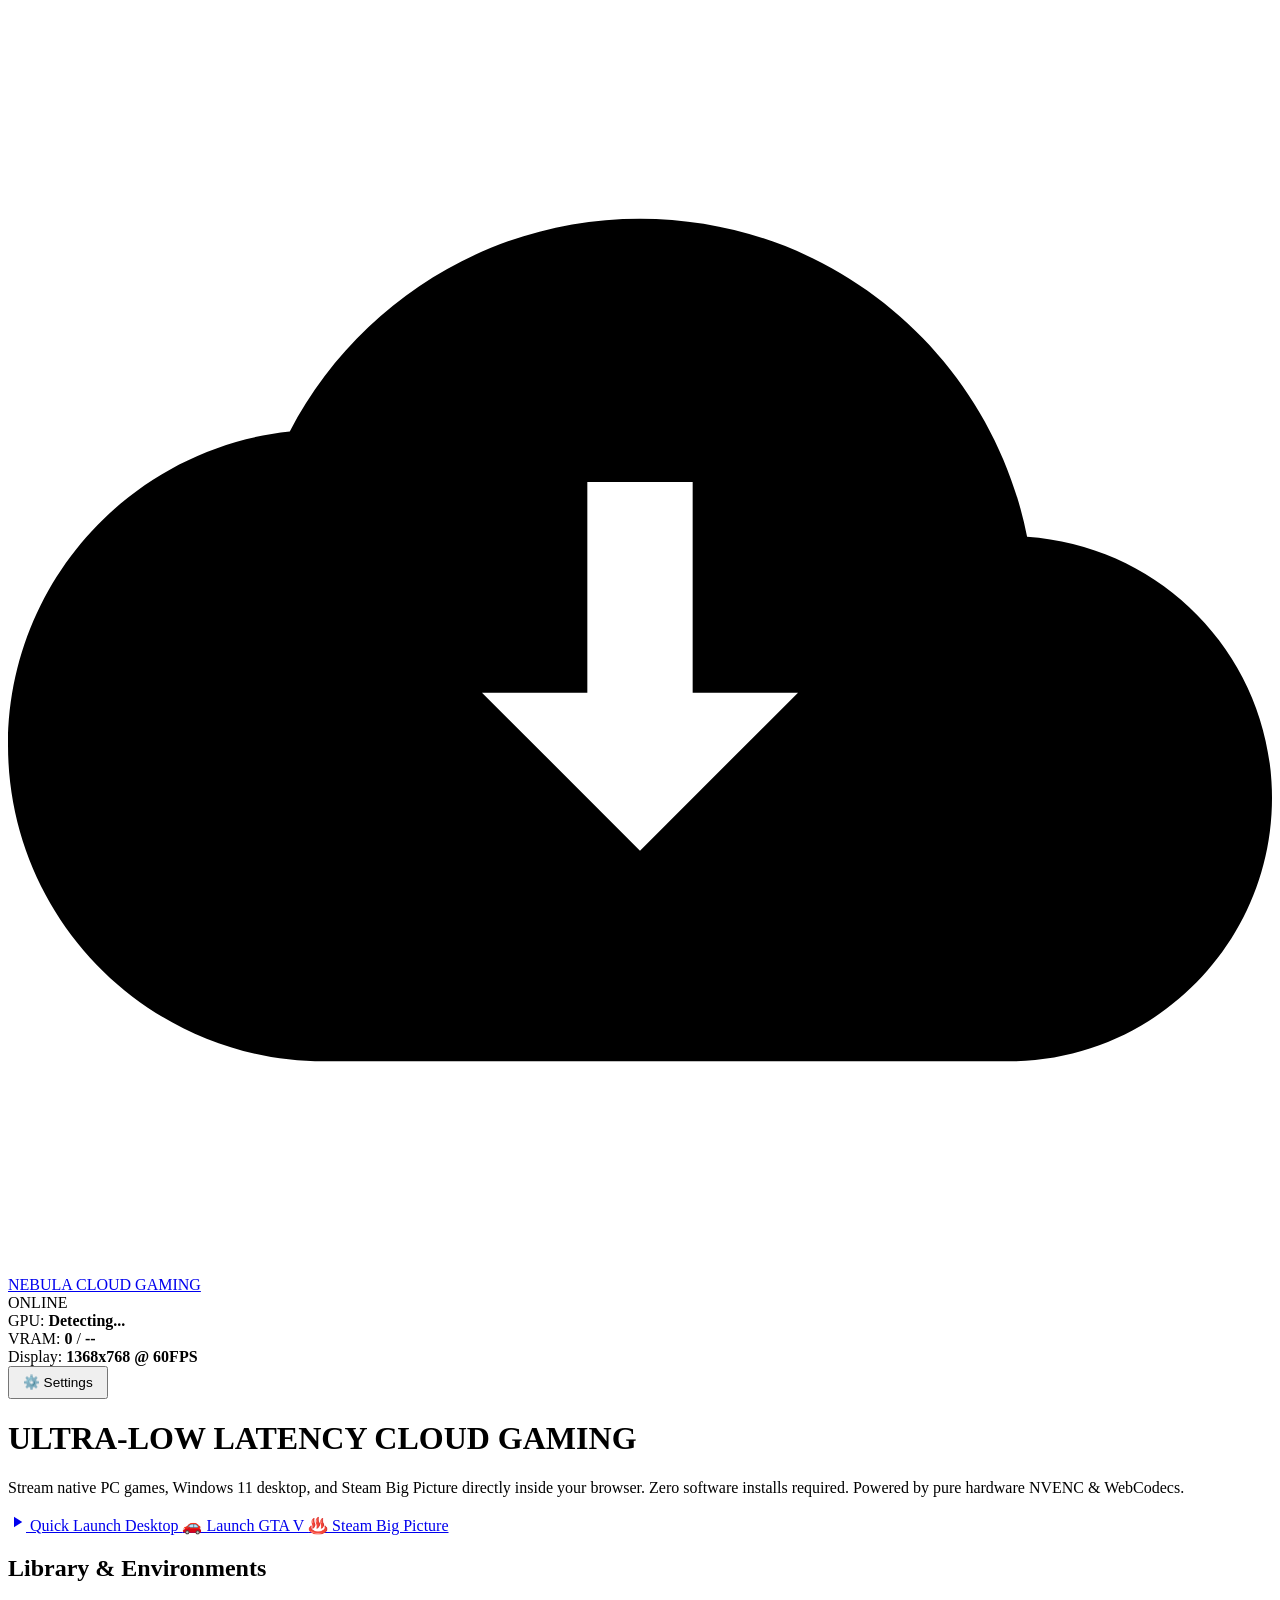
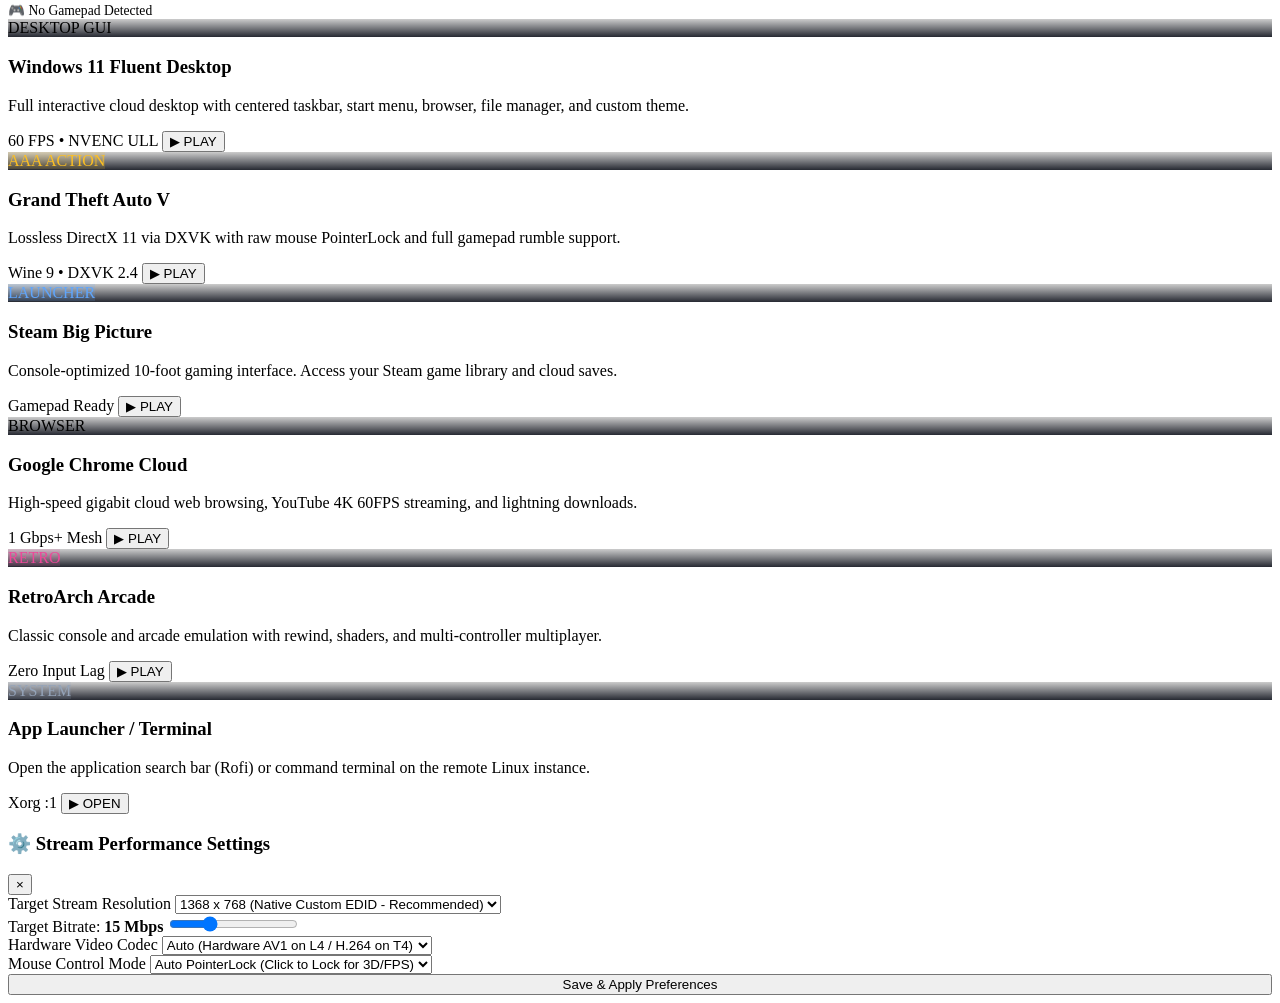
==== cloud_portal/static/index.html @ da321445 "Fix 0 FPS black screen on L4, add mobile fullscreen, virtual mouse and keyboard" ====
<!DOCTYPE html>
<html lang="en">
<head>
  <meta charset="UTF-8">
  <meta name="viewport" content="width=device-width, initial-scale=1.0">
  <title>Nebula Cloud Gaming - Ultra-Low Latency</title>
  <link rel="stylesheet" href="/static/css/portal.css">
  <link rel="icon" type="image/svg+xml" href="data:image/svg+xml,<svg xmlns='http://www.w3.org/2000/svg' viewBox='0 0 24 24' fill='%2300f2fe'><path d='M19.35 10.04C18.67 6.59 15.64 4 12 4 9.11 4 6.6 5.64 5.35 8.04 2.34 8.36 0 10.91 0 14c0 3.31 2.69 6 6 6h13c2.76 0 5-2.24 5-5 0-2.64-2.05-4.78-4.65-4.96zM10 17l-4-4h2.5V9h3v4H14l-4 4z'/></svg>">
</head>
<body>

  <!-- Navigation Bar -->
  <header class="navbar">
    <a href="/" class="logo-group">
      <svg class="logo-icon" viewBox="0 0 24 24">
        <defs>
          <linearGradient id="cyan-grad" x1="0%" y1="0%" x2="100%" y2="100%">
            <stop offset="0%" stop-color="#00f2fe"/>
            <stop offset="100%" stop-color="#4facfe"/>
          </linearGradient>
        </defs>
        <path d="M19.35 10.04C18.67 6.59 15.64 4 12 4 9.11 4 6.6 5.64 5.35 8.04 2.34 8.36 0 10.91 0 14c0 3.31 2.69 6 6 6h13c2.76 0 5-2.24 5-5 0-2.64-2.05-4.78-4.65-4.96zM15 13l-3 3-3-3h2V9h2v4h2z"/>
      </svg>
      <span class="logo-text">NEBULA CLOUD GAMING</span>
    </a>

    <div class="nav-badges">
      <div class="status-badge">
        <span class="status-dot"></span>
        <span id="systemStatus">ONLINE</span>
      </div>
      <div class="telemetry-chip">
        GPU: <strong id="gpuName">Detecting...</strong>
      </div>
      <div class="telemetry-chip">
        VRAM: <strong id="vramUsed">0</strong> / <strong id="vramTotal">--</strong>
      </div>
      <div class="telemetry-chip">
        Display: <strong>1368x768 @ 60FPS</strong>
      </div>
      <button class="btn-secondary" id="btnOpenSettings" style="padding: 0.4rem 0.8rem; font-size: 0.85rem;">
        ⚙️ Settings
      </button>
    </div>
  </header>

  <!-- Hero Banner -->
  <main class="hero">
    <div class="hero-content">
      <h1>ULTRA-LOW LATENCY CLOUD GAMING</h1>
      <p>Stream native PC games, Windows 11 desktop, and Steam Big Picture directly inside your browser. Zero software installs required. Powered by pure hardware NVENC & WebCodecs.</p>
      
      <div class="hero-actions">
        <a href="/player?app=win11" class="btn-primary">
          <svg width="18" height="18" viewBox="0 0 24 24" fill="currentColor">
            <path d="M8 5v14l11-7z"/>
          </svg>
          Quick Launch Desktop
        </a>
        <a href="/player?app=gtav" class="btn-secondary">
          🚗 Launch GTA V
        </a>
        <a href="/player?app=steam" class="btn-secondary">
          ♨️ Steam Big Picture
        </a>
      </div>
    </div>
  </main>

  <!-- Games Library Section -->
  <section class="section-games">
    <div class="section-header">
      <h2 class="section-title">Library & Environments</h2>
      <span style="color: var(--text-muted); font-size: 0.85rem;" id="gamepadIndicator">🎮 No Gamepad Detected</span>
    </div>

    <div class="games-grid">
      <!-- Windows 11 Desktop Card -->
      <div class="game-card" onclick="launchApp('win11')">
        <div class="card-banner" style="background-image: linear-gradient(180deg, rgba(0,0,0,0.2), rgba(15,18,28,0.9)), url('https://images.unsplash.com/photo-1618005182384-a83a8bd57fbe?auto=format&fit=crop&w=600&q=80');">
          <span class="card-tag">DESKTOP GUI</span>
        </div>
        <div class="card-body">
          <h3 class="card-title">Windows 11 Fluent Desktop</h3>
          <p class="card-desc">Full interactive cloud desktop with centered taskbar, start menu, browser, file manager, and custom theme.</p>
          <div class="card-footer">
            <span class="fps-badge">60 FPS • NVENC ULL</span>
            <button class="btn-play">▶ PLAY</button>
          </div>
        </div>
      </div>

      <!-- GTA V Card -->
      <div class="game-card" onclick="launchApp('gtav')">
        <div class="card-banner" style="background-image: linear-gradient(180deg, rgba(0,0,0,0.2), rgba(15,18,28,0.9)), url('https://images.unsplash.com/photo-1542751371-adc38448a05e?auto=format&fit=crop&w=600&q=80');">
          <span class="card-tag" style="color: #fbbf24; border-color: rgba(251,191,36,0.4); background: rgba(251,191,36,0.15);">AAA ACTION</span>
        </div>
        <div class="card-body">
          <h3 class="card-title">Grand Theft Auto V</h3>
          <p class="card-desc">Lossless DirectX 11 via DXVK with raw mouse PointerLock and full gamepad rumble support.</p>
          <div class="card-footer">
            <span class="fps-badge" id="gtaStatusText">Wine 9 • DXVK 2.4</span>
            <button class="btn-play">▶ PLAY</button>
          </div>
        </div>
      </div>

      <!-- Steam Big Picture Card -->
      <div class="game-card" onclick="launchApp('steam')">
        <div class="card-banner" style="background-image: linear-gradient(180deg, rgba(0,0,0,0.2), rgba(15,18,28,0.9)), url('https://images.unsplash.com/photo-1550745165-9bc0b252726f?auto=format&fit=crop&w=600&q=80');">
          <span class="card-tag" style="color: #60a5fa; border-color: rgba(96,165,250,0.4); background: rgba(96,165,250,0.15);">LAUNCHER</span>
        </div>
        <div class="card-body">
          <h3 class="card-title">Steam Big Picture</h3>
          <p class="card-desc">Console-optimized 10-foot gaming interface. Access your Steam game library and cloud saves.</p>
          <div class="card-footer">
            <span class="fps-badge">Gamepad Ready</span>
            <button class="btn-play">▶ PLAY</button>
          </div>
        </div>
      </div>

      <!-- Google Chrome Card -->
      <div class="game-card" onclick="launchApp('chrome')">
        <div class="card-banner" style="background-image: linear-gradient(180deg, rgba(0,0,0,0.2), rgba(15,18,28,0.9)), url('https://images.unsplash.com/photo-1507238691740-187a5b1d37b8?auto=format&fit=crop&w=600&q=80');">
          <span class="card-tag">BROWSER</span>
        </div>
        <div class="card-body">
          <h3 class="card-title">Google Chrome Cloud</h3>
          <p class="card-desc">High-speed gigabit cloud web browsing, YouTube 4K 60FPS streaming, and lightning downloads.</p>
          <div class="card-footer">
            <span class="fps-badge">1 Gbps+ Mesh</span>
            <button class="btn-play">▶ PLAY</button>
          </div>
        </div>
      </div>

      <!-- RetroArch Card -->
      <div class="game-card" onclick="launchApp('retroarch')">
        <div class="card-banner" style="background-image: linear-gradient(180deg, rgba(0,0,0,0.2), rgba(15,18,28,0.9)), url('https://images.unsplash.com/photo-1511512578047-dfb367046420?auto=format&fit=crop&w=600&q=80');">
          <span class="card-tag" style="color: #ec4899; border-color: rgba(236,72,153,0.4); background: rgba(236,72,153,0.15);">RETRO</span>
        </div>
        <div class="card-body">
          <h3 class="card-title">RetroArch Arcade</h3>
          <p class="card-desc">Classic console and arcade emulation with rewind, shaders, and multi-controller multiplayer.</p>
          <div class="card-footer">
            <span class="fps-badge">Zero Input Lag</span>
            <button class="btn-play">▶ PLAY</button>
          </div>
        </div>
      </div>

      <!-- Terminal Card -->
      <div class="game-card" onclick="launchApp('terminal')">
        <div class="card-banner" style="background-image: linear-gradient(180deg, rgba(0,0,0,0.2), rgba(15,18,28,0.9)), url('https://images.unsplash.com/photo-1629654297299-c8506221ca97?auto=format&fit=crop&w=600&q=80');">
          <span class="card-tag" style="color: #94a3b8; border-color: rgba(148,163,184,0.4); background: rgba(148,163,184,0.15);">SYSTEM</span>
        </div>
        <div class="card-body">
          <h3 class="card-title">App Launcher / Terminal</h3>
          <p class="card-desc">Open the application search bar (Rofi) or command terminal on the remote Linux instance.</p>
          <div class="card-footer">
            <span class="fps-badge">Xorg :1</span>
            <button class="btn-play">▶ OPEN</button>
          </div>
        </div>
      </div>
    </div>
  </section>

  <!-- Settings Modal -->
  <div class="modal-overlay" id="settingsModal">
    <div class="modal-content">
      <div class="modal-header">
        <h3 class="modal-title">⚙️ Stream Performance Settings</h3>
        <button class="btn-close" id="btnCloseSettings">&times;</button>
      </div>
      
      <div class="setting-row">
        <label class="setting-label">Target Stream Resolution</label>
        <select class="setting-select" id="prefResolution">
          <option value="1368x768" selected>1368 x 768 (Native Custom EDID - Recommended)</option>
          <option value="1280x720">1280 x 720 (High FPS / Low Bandwidth)</option>
          <option value="1920x1080">1920 x 1080 (Full HD)</option>
        </select>
      </div>

      <div class="setting-row">
        <label class="setting-label">Target Bitrate: <strong id="bitrateVal" style="color: var(--accent-cyan)">15 Mbps</strong></label>
        <input type="range" class="setting-range" id="prefBitrate" min="3" max="45" value="15" step="1">
      </div>

      <div class="setting-row">
        <label class="setting-label">Hardware Video Codec</label>
        <select class="setting-select" id="prefCodec">
          <option value="auto" selected>Auto (Hardware AV1 on L4 / H.264 on T4)</option>
          <option value="h264">H.264 High Profile (Highest Compatibility)</option>
          <option value="hevc">HEVC / H.265 (Low Bandwidth)</option>
        </select>
      </div>

      <div class="setting-row">
        <label class="setting-label">Mouse Control Mode</label>
        <select class="setting-select" id="prefMouse">
          <option value="pointerlock" selected>Auto PointerLock (Click to Lock for 3D/FPS)</option>
          <option value="absolute">Absolute Cursor (Desktop/Strategy)</option>
        </select>
      </div>

      <button class="btn-primary" style="width: 100%; justify-content: center;" id="btnSaveSettings">
        Save & Apply Preferences
      </button>
    </div>
  </div>

  <script src="/static/js/portal.js"></script>
</body>
</html>
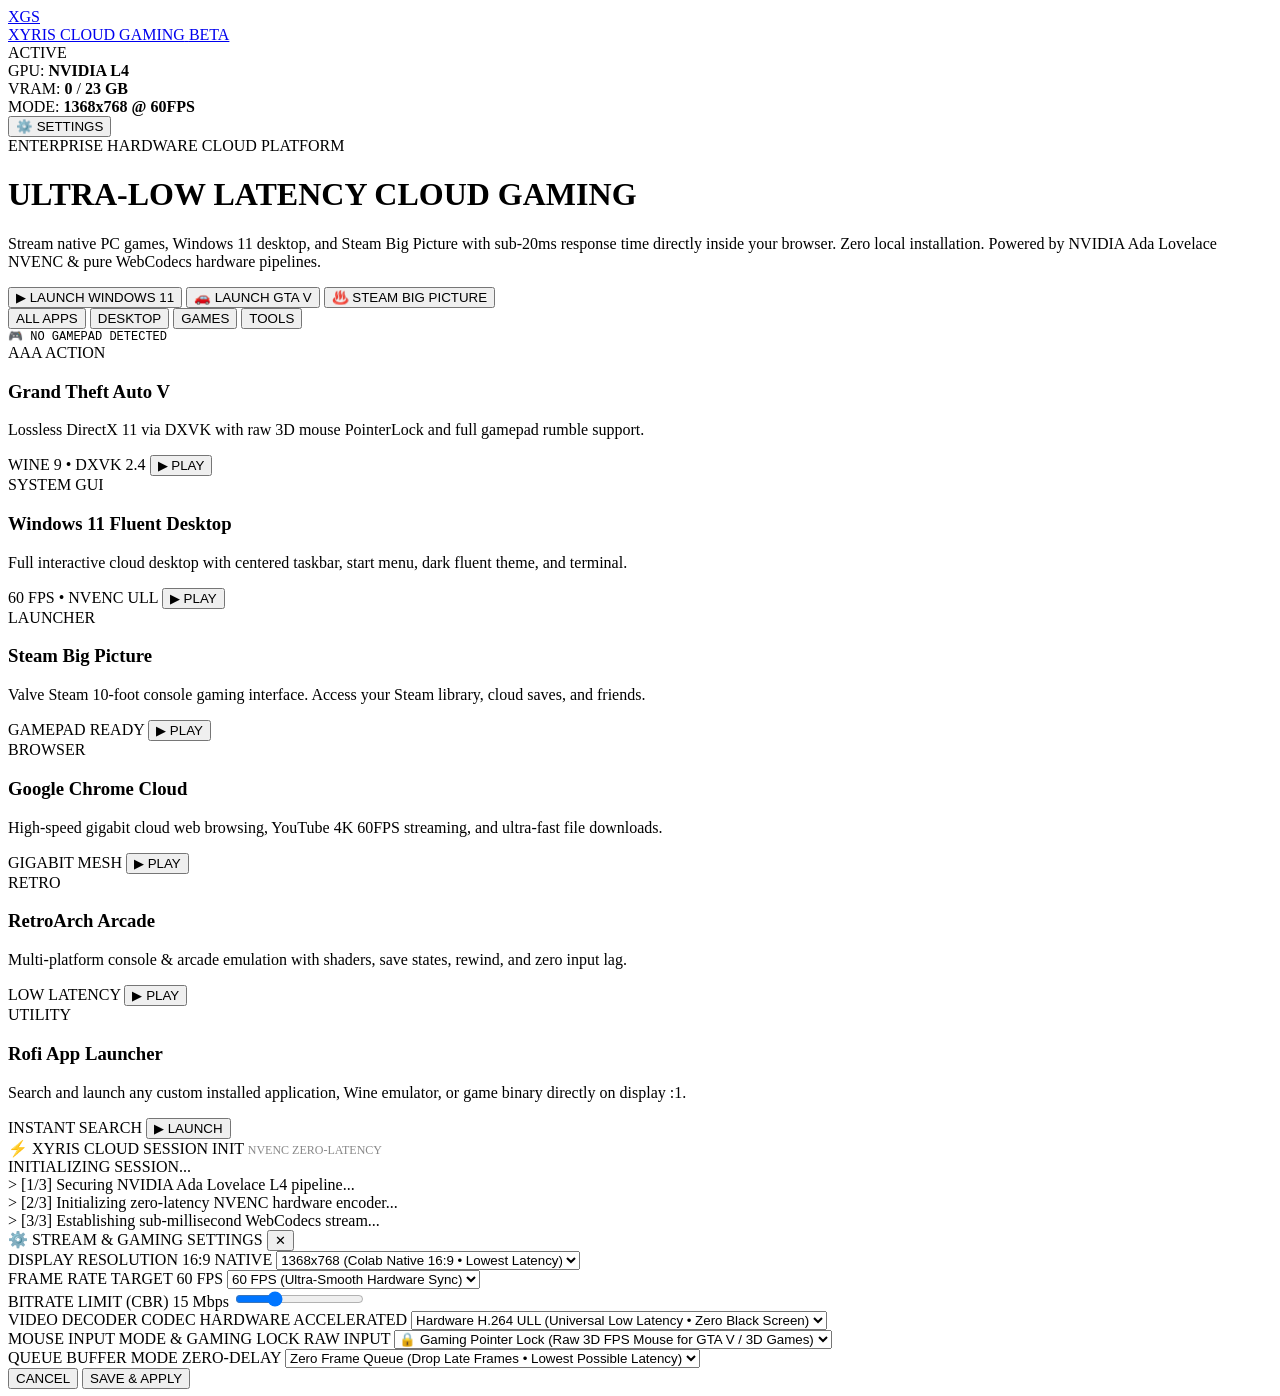
==== commit b228694b: "Transform frontend to XGS Xyris Cloud Gaming with sharp GeForce NOW aesthetic, real game art, launch" ====
--- a/cloud_portal/static/index.html
+++ b/cloud_portal/static/index.html
@@ -3,216 +3,277 @@
 <head>
   <meta charset="UTF-8">
   <meta name="viewport" content="width=device-width, initial-scale=1.0">
-  <title>Nebula Cloud Gaming - Ultra-Low Latency</title>
+  <title>XGS • Xyris Cloud Gaming (Beta)</title>
   <link rel="stylesheet" href="/static/css/portal.css">
-  <link rel="icon" type="image/svg+xml" href="data:image/svg+xml,<svg xmlns='http://www.w3.org/2000/svg' viewBox='0 0 24 24' fill='%2300f2fe'><path d='M19.35 10.04C18.67 6.59 15.64 4 12 4 9.11 4 6.6 5.64 5.35 8.04 2.34 8.36 0 10.91 0 14c0 3.31 2.69 6 6 6h13c2.76 0 5-2.24 5-5 0-2.64-2.05-4.78-4.65-4.96zM10 17l-4-4h2.5V9h3v4H14l-4 4z'/></svg>">
+  <link rel="icon" type="image/svg+xml" href="data:image/svg+xml,<svg xmlns='http://www.w3.org/2000/svg' viewBox='0 0 24 24' fill='%23ffffff'><path d='M21 6H3c-1.1 0-2 .9-2 2v8c0 1.1.9 2 2 2h18c1.1 0 2-.9 2-2V8c0-1.1-.9-2-2-2zm-10 7H8v3H6v-3H3v-2h3V8h2v3h3v2zm4.5 2c-.83 0-1.5-.67-1.5-1.5s.67-1.5 1.5-1.5 1.5.67 1.5 1.5-.67 1.5-1.5 1.5zm4-3c-.83 0-1.5-.67-1.5-1.5S18.67 9 19.5 9s1.5.67 1.5 1.5-.67 1.5-1.5 1.5z'/></svg>">
 </head>
 <body>
 
   <!-- Navigation Bar -->
   <header class="navbar">
     <a href="/" class="logo-group">
-      <svg class="logo-icon" viewBox="0 0 24 24">
-        <defs>
-          <linearGradient id="cyan-grad" x1="0%" y1="0%" x2="100%" y2="100%">
-            <stop offset="0%" stop-color="#00f2fe"/>
-            <stop offset="100%" stop-color="#4facfe"/>
-          </linearGradient>
-        </defs>
-        <path d="M19.35 10.04C18.67 6.59 15.64 4 12 4 9.11 4 6.6 5.64 5.35 8.04 2.34 8.36 0 10.91 0 14c0 3.31 2.69 6 6 6h13c2.76 0 5-2.24 5-5 0-2.64-2.05-4.78-4.65-4.96zM15 13l-3 3-3-3h2V9h2v4h2z"/>
-      </svg>
-      <span class="logo-text">NEBULA CLOUD GAMING</span>
+      <div class="logo-box">XGS</div>
+      <span class="logo-title">XYRIS CLOUD GAMING</span>
+      <span class="logo-beta">BETA</span>
     </a>
 
-    <div class="nav-badges">
+    <div class="nav-telemetry">
       <div class="status-badge">
-        <span class="status-dot"></span>
-        <span id="systemStatus">ONLINE</span>
+        <span class="status-indicator"></span>
+        <span id="systemStatus">ACTIVE</span>
       </div>
       <div class="telemetry-chip">
-        GPU: <strong id="gpuName">Detecting...</strong>
+        GPU: <strong id="gpuName">NVIDIA L4</strong>
       </div>
       <div class="telemetry-chip">
-        VRAM: <strong id="vramUsed">0</strong> / <strong id="vramTotal">--</strong>
+        VRAM: <strong id="vramUsed">0</strong> / <strong id="vramTotal">23 GB</strong>
       </div>
       <div class="telemetry-chip">
-        Display: <strong>1368x768 @ 60FPS</strong>
-      </div>
-      <button class="btn-secondary" id="btnOpenSettings" style="padding: 0.4rem 0.8rem; font-size: 0.85rem;">
-        ⚙️ Settings
+        MODE: <strong>1368x768 @ 60FPS</strong>
+      </div>
+      <button class="btn-icon" id="btnOpenSettings" title="Stream Settings">
+        ⚙️ SETTINGS
       </button>
     </div>
   </header>
 
-  <!-- Hero Banner -->
+  <!-- Hero Featured Banner (GeForce NOW style) -->
   <main class="hero">
     <div class="hero-content">
-      <h1>ULTRA-LOW LATENCY CLOUD GAMING</h1>
-      <p>Stream native PC games, Windows 11 desktop, and Steam Big Picture directly inside your browser. Zero software installs required. Powered by pure hardware NVENC & WebCodecs.</p>
+      <span class="hero-tag">ENTERPRISE HARDWARE CLOUD PLATFORM</span>
+      <h1 class="hero-title">ULTRA-LOW LATENCY CLOUD GAMING</h1>
+      <p class="hero-subtitle">Stream native PC games, Windows 11 desktop, and Steam Big Picture with sub-20ms response time directly inside your browser. Zero local installation. Powered by NVIDIA Ada Lovelace NVENC & pure WebCodecs hardware pipelines.</p>
       
       <div class="hero-actions">
-        <a href="/player?app=win11" class="btn-primary">
-          <svg width="18" height="18" viewBox="0 0 24 24" fill="currentColor">
-            <path d="M8 5v14l11-7z"/>
-          </svg>
-          Quick Launch Desktop
-        </a>
-        <a href="/player?app=gtav" class="btn-secondary">
-          🚗 Launch GTA V
-        </a>
-        <a href="/player?app=steam" class="btn-secondary">
-          ♨️ Steam Big Picture
-        </a>
+        <button class="btn-primary" onclick="launchGameWithAnimation('win11', 'Windows 11 Fluent Desktop')">
+          ▶ LAUNCH WINDOWS 11
+        </button>
+        <button class="btn-secondary" onclick="launchGameWithAnimation('gtav', 'Grand Theft Auto V')">
+          🚗 LAUNCH GTA V
+        </button>
+        <button class="btn-secondary" onclick="launchGameWithAnimation('steam', 'Steam Big Picture')">
+          ♨️ STEAM BIG PICTURE
+        </button>
       </div>
     </div>
   </main>
 
-  <!-- Games Library Section -->
+  <!-- Filter & Category Bar -->
+  <div class="filter-bar">
+    <div class="filter-tabs">
+      <button class="filter-tab active">ALL APPS</button>
+      <button class="filter-tab">DESKTOP</button>
+      <button class="filter-tab">GAMES</button>
+      <button class="filter-tab">TOOLS</button>
+    </div>
+    <div style="font-family: 'JetBrains Mono', monospace; font-size: 0.75rem; color: var(--text-muted);" id="gamepadIndicator">
+      🎮 NO GAMEPAD DETECTED
+    </div>
+  </div>
+
+  <!-- Real Game Posters Grid -->
   <section class="section-games">
-    <div class="section-header">
-      <h2 class="section-title">Library & Environments</h2>
-      <span style="color: var(--text-muted); font-size: 0.85rem;" id="gamepadIndicator">🎮 No Gamepad Detected</span>
-    </div>
-
     <div class="games-grid">
-      <!-- Windows 11 Desktop Card -->
-      <div class="game-card" onclick="launchApp('win11')">
-        <div class="card-banner" style="background-image: linear-gradient(180deg, rgba(0,0,0,0.2), rgba(15,18,28,0.9)), url('https://images.unsplash.com/photo-1618005182384-a83a8bd57fbe?auto=format&fit=crop&w=600&q=80');">
-          <span class="card-tag">DESKTOP GUI</span>
+
+      <!-- Grand Theft Auto V -->
+      <div class="game-card" onclick="launchGameWithAnimation('gtav', 'Grand Theft Auto V')">
+        <div class="card-banner" style="background-image: url('https://shared.fastly.steamstatic.com/store_item_assets/steam/apps/271590/header.jpg');">
+          <span class="card-badge">AAA ACTION</span>
+        </div>
+        <div class="card-body">
+          <h3 class="card-title">Grand Theft Auto V</h3>
+          <p class="card-desc">Lossless DirectX 11 via DXVK with raw 3D mouse PointerLock and full gamepad rumble support.</p>
+          <div class="card-footer">
+            <span class="card-specs">WINE 9 • DXVK 2.4</span>
+            <button class="btn-card-play">▶ PLAY</button>
+          </div>
+        </div>
+      </div>
+
+      <!-- Windows 11 Fluent Desktop -->
+      <div class="game-card" onclick="launchGameWithAnimation('win11', 'Windows 11 Fluent Desktop')">
+        <div class="card-banner" style="background-image: url('https://images.unsplash.com/photo-1618005182384-a83a8bd57fbe?auto=format&fit=crop&w=800&q=80');">
+          <span class="card-badge">SYSTEM GUI</span>
         </div>
         <div class="card-body">
           <h3 class="card-title">Windows 11 Fluent Desktop</h3>
-          <p class="card-desc">Full interactive cloud desktop with centered taskbar, start menu, browser, file manager, and custom theme.</p>
-          <div class="card-footer">
-            <span class="fps-badge">60 FPS • NVENC ULL</span>
-            <button class="btn-play">▶ PLAY</button>
-          </div>
-        </div>
-      </div>
-
-      <!-- GTA V Card -->
-      <div class="game-card" onclick="launchApp('gtav')">
-        <div class="card-banner" style="background-image: linear-gradient(180deg, rgba(0,0,0,0.2), rgba(15,18,28,0.9)), url('https://images.unsplash.com/photo-1542751371-adc38448a05e?auto=format&fit=crop&w=600&q=80');">
-          <span class="card-tag" style="color: #fbbf24; border-color: rgba(251,191,36,0.4); background: rgba(251,191,36,0.15);">AAA ACTION</span>
-        </div>
-        <div class="card-body">
-          <h3 class="card-title">Grand Theft Auto V</h3>
-          <p class="card-desc">Lossless DirectX 11 via DXVK with raw mouse PointerLock and full gamepad rumble support.</p>
-          <div class="card-footer">
-            <span class="fps-badge" id="gtaStatusText">Wine 9 • DXVK 2.4</span>
-            <button class="btn-play">▶ PLAY</button>
-          </div>
-        </div>
-      </div>
-
-      <!-- Steam Big Picture Card -->
-      <div class="game-card" onclick="launchApp('steam')">
-        <div class="card-banner" style="background-image: linear-gradient(180deg, rgba(0,0,0,0.2), rgba(15,18,28,0.9)), url('https://images.unsplash.com/photo-1550745165-9bc0b252726f?auto=format&fit=crop&w=600&q=80');">
-          <span class="card-tag" style="color: #60a5fa; border-color: rgba(96,165,250,0.4); background: rgba(96,165,250,0.15);">LAUNCHER</span>
+          <p class="card-desc">Full interactive cloud desktop with centered taskbar, start menu, dark fluent theme, and terminal.</p>
+          <div class="card-footer">
+            <span class="card-specs">60 FPS • NVENC ULL</span>
+            <button class="btn-card-play">▶ PLAY</button>
+          </div>
+        </div>
+      </div>
+
+      <!-- Steam Big Picture -->
+      <div class="game-card" onclick="launchGameWithAnimation('steam', 'Steam Big Picture')">
+        <div class="card-banner" style="background-image: url('https://shared.fastly.steamstatic.com/store_item_assets/steam/apps/593110/header.jpg');">
+          <span class="card-badge">LAUNCHER</span>
         </div>
         <div class="card-body">
           <h3 class="card-title">Steam Big Picture</h3>
-          <p class="card-desc">Console-optimized 10-foot gaming interface. Access your Steam game library and cloud saves.</p>
-          <div class="card-footer">
-            <span class="fps-badge">Gamepad Ready</span>
-            <button class="btn-play">▶ PLAY</button>
-          </div>
-        </div>
-      </div>
-
-      <!-- Google Chrome Card -->
-      <div class="game-card" onclick="launchApp('chrome')">
-        <div class="card-banner" style="background-image: linear-gradient(180deg, rgba(0,0,0,0.2), rgba(15,18,28,0.9)), url('https://images.unsplash.com/photo-1507238691740-187a5b1d37b8?auto=format&fit=crop&w=600&q=80');">
-          <span class="card-tag">BROWSER</span>
+          <p class="card-desc">Valve Steam 10-foot console gaming interface. Access your Steam library, cloud saves, and friends.</p>
+          <div class="card-footer">
+            <span class="card-specs">GAMEPAD READY</span>
+            <button class="btn-card-play">▶ PLAY</button>
+          </div>
+        </div>
+      </div>
+
+      <!-- Google Chrome Cloud -->
+      <div class="game-card" onclick="launchGameWithAnimation('chrome', 'Google Chrome Cloud')">
+        <div class="card-banner" style="background-image: url('https://images.unsplash.com/photo-1507238691740-187a5b1d37b8?auto=format&fit=crop&w=800&q=80');">
+          <span class="card-badge">BROWSER</span>
         </div>
         <div class="card-body">
           <h3 class="card-title">Google Chrome Cloud</h3>
-          <p class="card-desc">High-speed gigabit cloud web browsing, YouTube 4K 60FPS streaming, and lightning downloads.</p>
-          <div class="card-footer">
-            <span class="fps-badge">1 Gbps+ Mesh</span>
-            <button class="btn-play">▶ PLAY</button>
-          </div>
-        </div>
-      </div>
-
-      <!-- RetroArch Card -->
-      <div class="game-card" onclick="launchApp('retroarch')">
-        <div class="card-banner" style="background-image: linear-gradient(180deg, rgba(0,0,0,0.2), rgba(15,18,28,0.9)), url('https://images.unsplash.com/photo-1511512578047-dfb367046420?auto=format&fit=crop&w=600&q=80');">
-          <span class="card-tag" style="color: #ec4899; border-color: rgba(236,72,153,0.4); background: rgba(236,72,153,0.15);">RETRO</span>
+          <p class="card-desc">High-speed gigabit cloud web browsing, YouTube 4K 60FPS streaming, and ultra-fast file downloads.</p>
+          <div class="card-footer">
+            <span class="card-specs">GIGABIT MESH</span>
+            <button class="btn-card-play">▶ PLAY</button>
+          </div>
+        </div>
+      </div>
+
+      <!-- RetroArch Arcade -->
+      <div class="game-card" onclick="launchGameWithAnimation('retroarch', 'RetroArch Arcade')">
+        <div class="card-banner" style="background-image: url('https://images.unsplash.com/photo-1550745165-9bc0b252726f?auto=format&fit=crop&w=800&q=80');">
+          <span class="card-badge">RETRO</span>
         </div>
         <div class="card-body">
           <h3 class="card-title">RetroArch Arcade</h3>
-          <p class="card-desc">Classic console and arcade emulation with rewind, shaders, and multi-controller multiplayer.</p>
-          <div class="card-footer">
-            <span class="fps-badge">Zero Input Lag</span>
-            <button class="btn-play">▶ PLAY</button>
-          </div>
-        </div>
-      </div>
-
-      <!-- Terminal Card -->
-      <div class="game-card" onclick="launchApp('terminal')">
-        <div class="card-banner" style="background-image: linear-gradient(180deg, rgba(0,0,0,0.2), rgba(15,18,28,0.9)), url('https://images.unsplash.com/photo-1629654297299-c8506221ca97?auto=format&fit=crop&w=600&q=80');">
-          <span class="card-tag" style="color: #94a3b8; border-color: rgba(148,163,184,0.4); background: rgba(148,163,184,0.15);">SYSTEM</span>
-        </div>
-        <div class="card-body">
-          <h3 class="card-title">App Launcher / Terminal</h3>
-          <p class="card-desc">Open the application search bar (Rofi) or command terminal on the remote Linux instance.</p>
-          <div class="card-footer">
-            <span class="fps-badge">Xorg :1</span>
-            <button class="btn-play">▶ OPEN</button>
-          </div>
-        </div>
-      </div>
+          <p class="card-desc">Multi-platform console & arcade emulation with shaders, save states, rewind, and zero input lag.</p>
+          <div class="card-footer">
+            <span class="card-specs">LOW LATENCY</span>
+            <button class="btn-card-play">▶ PLAY</button>
+          </div>
+        </div>
+      </div>
+
+      <!-- Custom Application Launcher -->
+      <div class="game-card" onclick="launchGameWithAnimation('terminal', 'Application Launcher')">
+        <div class="card-banner" style="background-image: url('https://images.unsplash.com/photo-1629654297299-c8506221ca97?auto=format&fit=crop&w=800&q=80');">
+          <span class="card-badge">UTILITY</span>
+        </div>
+        <div class="card-body">
+          <h3 class="card-title">Rofi App Launcher</h3>
+          <p class="card-desc">Search and launch any custom installed application, Wine emulator, or game binary directly on display :1.</p>
+          <div class="card-footer">
+            <span class="card-specs">INSTANT SEARCH</span>
+            <button class="btn-card-play">▶ LAUNCH</button>
+          </div>
+        </div>
+      </div>
+
     </div>
   </section>
 
-  <!-- Settings Modal -->
-  <div class="modal-overlay" id="settingsModal">
-    <div class="modal-content">
-      <div class="modal-header">
-        <h3 class="modal-title">⚙️ Stream Performance Settings</h3>
-        <button class="btn-close" id="btnCloseSettings">&times;</button>
-      </div>
-      
-      <div class="setting-row">
-        <label class="setting-label">Target Stream Resolution</label>
-        <select class="setting-select" id="prefResolution">
-          <option value="1368x768" selected>1368 x 768 (Native Custom EDID - Recommended)</option>
-          <option value="1280x720">1280 x 720 (High FPS / Low Bandwidth)</option>
-          <option value="1920x1080">1920 x 1080 (Full HD)</option>
-        </select>
-      </div>
-
-      <div class="setting-row">
-        <label class="setting-label">Target Bitrate: <strong id="bitrateVal" style="color: var(--accent-cyan)">15 Mbps</strong></label>
-        <input type="range" class="setting-range" id="prefBitrate" min="3" max="45" value="15" step="1">
-      </div>
-
-      <div class="setting-row">
-        <label class="setting-label">Hardware Video Codec</label>
-        <select class="setting-select" id="prefCodec">
-          <option value="auto" selected>Auto (Hardware AV1 on L4 / H.264 on T4)</option>
-          <option value="h264">H.264 High Profile (Highest Compatibility)</option>
-          <option value="hevc">HEVC / H.265 (Low Bandwidth)</option>
-        </select>
-      </div>
-
-      <div class="setting-row">
-        <label class="setting-label">Mouse Control Mode</label>
-        <select class="setting-select" id="prefMouse">
-          <option value="pointerlock" selected>Auto PointerLock (Click to Lock for 3D/FPS)</option>
-          <option value="absolute">Absolute Cursor (Desktop/Strategy)</option>
-        </select>
-      </div>
-
-      <button class="btn-primary" style="width: 100%; justify-content: center;" id="btnSaveSettings">
-        Save & Apply Preferences
-      </button>
+  <!-- =============================================================
+       Cinematic Game Launch Overlay
+       ============================================================= -->
+  <div class="launch-overlay" id="launchOverlay">
+    <div class="launch-box">
+      <div class="launch-header">
+        <span class="launch-title">⚡ XYRIS CLOUD SESSION INIT</span>
+        <span class="mono" style="font-size: 0.75rem; color: #888;">NVENC ZERO-LATENCY</span>
+      </div>
+      <div class="launch-target-game" id="launchTargetName">
+        INITIALIZING SESSION...
+      </div>
+      <div class="launch-progress-track">
+        <div class="launch-progress-bar" id="launchProgressBar"></div>
+      </div>
+      <div class="launch-ticker" id="launchTicker">
+        <div class="launch-ticker-line active" id="tickerLine1">> [1/3] Securing NVIDIA Ada Lovelace L4 pipeline...</div>
+        <div class="launch-ticker-line" id="tickerLine2">> [2/3] Initializing zero-latency NVENC hardware encoder...</div>
+        <div class="launch-ticker-line" id="tickerLine3">> [3/3] Establishing sub-millisecond WebCodecs stream...</div>
+      </div>
+    </div>
+  </div>
+
+  <!-- =============================================================
+       Settings Modal (Sharp Industrial Design)
+       ============================================================= -->
+  <div class="settings-modal" id="settingsModal">
+    <div class="settings-box">
+      <div class="settings-header">
+        <span class="settings-title">⚙️ STREAM & GAMING SETTINGS</span>
+        <button class="settings-close-btn" id="btnCloseSettings">✕</button>
+      </div>
+
+      <div class="settings-group">
+        <label class="settings-label">
+          DISPLAY RESOLUTION
+          <span>16:9 NATIVE</span>
+        </label>
+        <select class="settings-select" id="prefResolution">
+          <option value="1368x768" selected>1368x768 (Colab Native 16:9 • Lowest Latency)</option>
+          <option value="1920x1080">1920x1080 (Full HD 1080p)</option>
+          <option value="1280x720">1280x720 (High Definition 720p)</option>
+          <option value="1360x768">1360x768 (Standard Widescreen)</option>
+        </select>
+      </div>
+
+      <div class="settings-group">
+        <label class="settings-label">
+          FRAME RATE TARGET
+          <span id="fpsVal">60 FPS</span>
+        </label>
+        <select class="settings-select" id="prefFps">
+          <option value="60" selected>60 FPS (Ultra-Smooth Hardware Sync)</option>
+          <option value="30">30 FPS (Low Bandwidth Mode)</option>
+        </select>
+      </div>
+
+      <div class="settings-group">
+        <label class="settings-label">
+          BITRATE LIMIT (CBR)
+          <span id="bitrateVal">15 Mbps</span>
+        </label>
+        <input type="range" class="settings-range" id="prefBitrate" min="5" max="40" step="1" value="15">
+      </div>
+
+      <div class="settings-group">
+        <label class="settings-label">
+          VIDEO DECODER CODEC
+          <span>HARDWARE ACCELERATED</span>
+        </label>
+        <select class="settings-select" id="prefCodec">
+          <option value="auto" selected>Hardware H.264 ULL (Universal Low Latency • Zero Black Screen)</option>
+          <option value="hevc">Hardware HEVC / H.265 (High Efficiency)</option>
+        </select>
+      </div>
+
+      <div class="settings-group">
+        <label class="settings-label">
+          MOUSE INPUT MODE & GAMING LOCK
+          <span>RAW INPUT</span>
+        </label>
+        <select class="settings-select" id="prefMouse">
+          <option value="locked" selected>🔒 Gaming Pointer Lock (Raw 3D FPS Mouse for GTA V / 3D Games)</option>
+          <option value="absolute">Absolute Desktop Pointer (Windows 11 UI Navigation)</option>
+          <option value="touch">Touch & Virtual Trackpad (Mobile Phone Controls)</option>
+        </select>
+      </div>
+
+      <div class="settings-group">
+        <label class="settings-label">
+          QUEUE BUFFER MODE
+          <span>ZERO-DELAY</span>
+        </label>
+        <select class="settings-select" id="prefQueue">
+          <option value="zero" selected>Zero Frame Queue (Drop Late Frames • Lowest Possible Latency)</option>
+          <option value="smooth">1-Frame Smooth Buffer</option>
+        </select>
+      </div>
+
+      <div class="settings-actions">
+        <button class="btn-secondary" id="btnCancelSettings">CANCEL</button>
+        <button class="btn-primary" id="btnSaveSettings">SAVE & APPLY</button>
+      </div>
     </div>
   </div>
 
   <script src="/static/js/portal.js"></script>
 </body>
 </html>
-
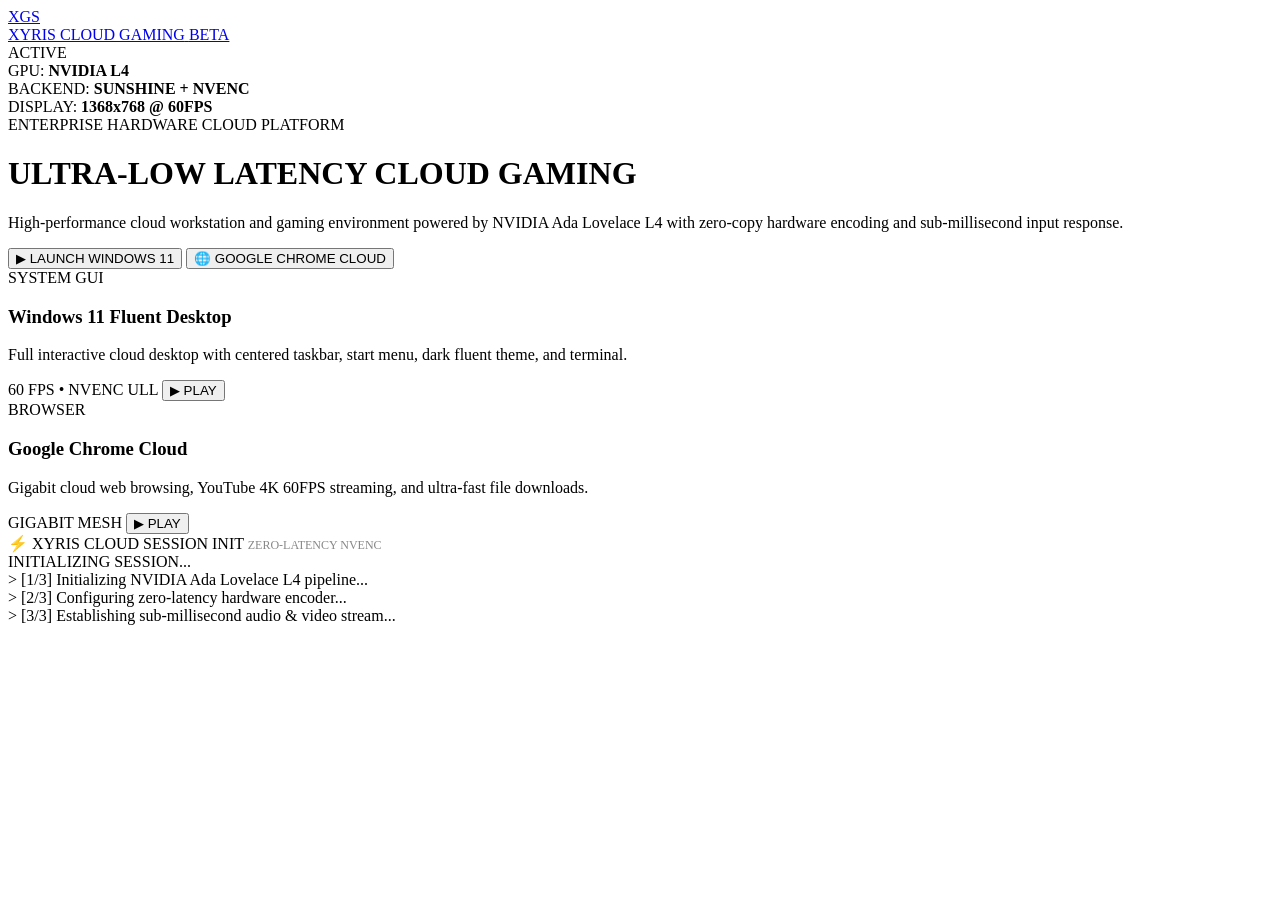
==== commit 2d9f7499: "Restore MoonlightWeb on port 8090, add Task Manager support, and optimize streaming portal" ====
--- a/cloud_portal/static/index.html
+++ b/cloud_portal/static/index.html
@@ -1,12 +1,15 @@
 <!DOCTYPE html>
 <html lang="en">
+
 <head>
   <meta charset="UTF-8">
   <meta name="viewport" content="width=device-width, initial-scale=1.0">
   <title>XGS • Xyris Cloud Gaming (Beta)</title>
   <link rel="stylesheet" href="/static/css/portal.css">
-  <link rel="icon" type="image/svg+xml" href="data:image/svg+xml,<svg xmlns='http://www.w3.org/2000/svg' viewBox='0 0 24 24' fill='%23ffffff'><path d='M21 6H3c-1.1 0-2 .9-2 2v8c0 1.1.9 2 2 2h18c1.1 0 2-.9 2-2V8c0-1.1-.9-2-2-2zm-10 7H8v3H6v-3H3v-2h3V8h2v3h3v2zm4.5 2c-.83 0-1.5-.67-1.5-1.5s.67-1.5 1.5-1.5 1.5.67 1.5 1.5-.67 1.5-1.5 1.5zm4-3c-.83 0-1.5-.67-1.5-1.5S18.67 9 19.5 9s1.5.67 1.5 1.5-.67 1.5-1.5 1.5z'/></svg>">
+  <link rel="icon" type="image/svg+xml"
+    href="data:image/svg+xml,<svg xmlns='http://www.w3.org/2000/svg' viewBox='0 0 24 24' fill='%23ffffff'><path d='M21 6H3c-1.1 0-2 .9-2 2v8c0 1.1.9 2 2 2h18c1.1 0 2-.9 2-2V8c0-1.1-.9-2-2-2zm-10 7H8v3H6v-3H3v-2h3V8h2v3h3v2zm4.5 2c-.83 0-1.5-.67-1.5-1.5s.67-1.5 1.5-1.5 1.5.67 1.5 1.5-.67 1.5-1.5 1.5zm4-3c-.83 0-1.5-.67-1.5-1.5S18.67 9 19.5 9s1.5.67 1.5 1.5-.67 1.5-1.5 1.5z'/></svg>">
 </head>
+
 <body>
 
   <!-- Navigation Bar -->
@@ -26,78 +29,47 @@
         GPU: <strong id="gpuName">NVIDIA L4</strong>
       </div>
       <div class="telemetry-chip">
-        VRAM: <strong id="vramUsed">0</strong> / <strong id="vramTotal">23 GB</strong>
+        BACKEND: <strong>SUNSHINE + NVENC</strong>
       </div>
       <div class="telemetry-chip">
-        MODE: <strong>1368x768 @ 60FPS</strong>
+        DISPLAY: <strong>1368x768 @ 60FPS</strong>
       </div>
-      <button class="btn-icon" id="btnOpenSettings" title="Stream Settings">
-        ⚙️ SETTINGS
-      </button>
     </div>
   </header>
 
-  <!-- Hero Featured Banner (GeForce NOW style) -->
+  <!-- Clean Hero Section -->
   <main class="hero">
     <div class="hero-content">
       <span class="hero-tag">ENTERPRISE HARDWARE CLOUD PLATFORM</span>
       <h1 class="hero-title">ULTRA-LOW LATENCY CLOUD GAMING</h1>
-      <p class="hero-subtitle">Stream native PC games, Windows 11 desktop, and Steam Big Picture with sub-20ms response time directly inside your browser. Zero local installation. Powered by NVIDIA Ada Lovelace NVENC & pure WebCodecs hardware pipelines.</p>
-      
+      <p class="hero-subtitle">High-performance cloud workstation and gaming environment powered by NVIDIA Ada Lovelace
+        L4 with zero-copy hardware encoding and sub-millisecond input response.</p>
+
       <div class="hero-actions">
         <button class="btn-primary" onclick="launchGameWithAnimation('win11', 'Windows 11 Fluent Desktop')">
           ▶ LAUNCH WINDOWS 11
         </button>
-        <button class="btn-secondary" onclick="launchGameWithAnimation('gtav', 'Grand Theft Auto V')">
-          🚗 LAUNCH GTA V
-        </button>
-        <button class="btn-secondary" onclick="launchGameWithAnimation('steam', 'Steam Big Picture')">
-          ♨️ STEAM BIG PICTURE
+        <button class="btn-secondary" onclick="launchGameWithAnimation('chrome', 'Google Chrome Cloud')">
+          🌐 GOOGLE CHROME CLOUD
         </button>
       </div>
     </div>
   </main>
 
-  <!-- Filter & Category Bar -->
-  <div class="filter-bar">
-    <div class="filter-tabs">
-      <button class="filter-tab active">ALL APPS</button>
-      <button class="filter-tab">DESKTOP</button>
-      <button class="filter-tab">GAMES</button>
-      <button class="filter-tab">TOOLS</button>
-    </div>
-    <div style="font-family: 'JetBrains Mono', monospace; font-size: 0.75rem; color: var(--text-muted);" id="gamepadIndicator">
-      🎮 NO GAMEPAD DETECTED
-    </div>
-  </div>
-
-  <!-- Real Game Posters Grid -->
+  <!-- Clean Games Section (Only Desktop & Chrome) -->
   <section class="section-games">
     <div class="games-grid">
 
-      <!-- Grand Theft Auto V -->
-      <div class="game-card" onclick="launchGameWithAnimation('gtav', 'Grand Theft Auto V')">
-        <div class="card-banner" style="background-image: url('https://shared.fastly.steamstatic.com/store_item_assets/steam/apps/271590/header.jpg');">
-          <span class="card-badge">AAA ACTION</span>
-        </div>
-        <div class="card-body">
-          <h3 class="card-title">Grand Theft Auto V</h3>
-          <p class="card-desc">Lossless DirectX 11 via DXVK with raw 3D mouse PointerLock and full gamepad rumble support.</p>
-          <div class="card-footer">
-            <span class="card-specs">WINE 9 • DXVK 2.4</span>
-            <button class="btn-card-play">▶ PLAY</button>
-          </div>
-        </div>
-      </div>
-
       <!-- Windows 11 Fluent Desktop -->
       <div class="game-card" onclick="launchGameWithAnimation('win11', 'Windows 11 Fluent Desktop')">
-        <div class="card-banner" style="background-image: url('https://images.unsplash.com/photo-1618005182384-a83a8bd57fbe?auto=format&fit=crop&w=800&q=80');">
+        <div class="card-banner"
+          style="background-image: url('https://images.unsplash.com/photo-1618005182384-a83a8bd57fbe?auto=format&fit=crop&w=800&q=80');">
           <span class="card-badge">SYSTEM GUI</span>
         </div>
         <div class="card-body">
           <h3 class="card-title">Windows 11 Fluent Desktop</h3>
-          <p class="card-desc">Full interactive cloud desktop with centered taskbar, start menu, dark fluent theme, and terminal.</p>
+          <p class="card-desc">Full interactive cloud desktop with centered taskbar, start menu, dark fluent theme, and
+            terminal.</p>
           <div class="card-footer">
             <span class="card-specs">60 FPS • NVENC ULL</span>
             <button class="btn-card-play">▶ PLAY</button>
@@ -105,29 +77,16 @@
         </div>
       </div>
 
-      <!-- Steam Big Picture -->
-      <div class="game-card" onclick="launchGameWithAnimation('steam', 'Steam Big Picture')">
-        <div class="card-banner" style="background-image: url('https://shared.fastly.steamstatic.com/store_item_assets/steam/apps/593110/header.jpg');">
-          <span class="card-badge">LAUNCHER</span>
-        </div>
-        <div class="card-body">
-          <h3 class="card-title">Steam Big Picture</h3>
-          <p class="card-desc">Valve Steam 10-foot console gaming interface. Access your Steam library, cloud saves, and friends.</p>
-          <div class="card-footer">
-            <span class="card-specs">GAMEPAD READY</span>
-            <button class="btn-card-play">▶ PLAY</button>
-          </div>
-        </div>
-      </div>
-
       <!-- Google Chrome Cloud -->
       <div class="game-card" onclick="launchGameWithAnimation('chrome', 'Google Chrome Cloud')">
-        <div class="card-banner" style="background-image: url('https://images.unsplash.com/photo-1507238691740-187a5b1d37b8?auto=format&fit=crop&w=800&q=80');">
+        <div class="card-banner"
+          style="background-image: url('https://images.unsplash.com/photo-1507238691740-187a5b1d37b8?auto=format&fit=crop&w=800&q=80');">
           <span class="card-badge">BROWSER</span>
         </div>
         <div class="card-body">
           <h3 class="card-title">Google Chrome Cloud</h3>
-          <p class="card-desc">High-speed gigabit cloud web browsing, YouTube 4K 60FPS streaming, and ultra-fast file downloads.</p>
+          <p class="card-desc">Gigabit cloud web browsing, YouTube 4K 60FPS streaming, and ultra-fast file downloads.
+          </p>
           <div class="card-footer">
             <span class="card-specs">GIGABIT MESH</span>
             <button class="btn-card-play">▶ PLAY</button>
@@ -135,47 +94,15 @@
         </div>
       </div>
 
-      <!-- RetroArch Arcade -->
-      <div class="game-card" onclick="launchGameWithAnimation('retroarch', 'RetroArch Arcade')">
-        <div class="card-banner" style="background-image: url('https://images.unsplash.com/photo-1550745165-9bc0b252726f?auto=format&fit=crop&w=800&q=80');">
-          <span class="card-badge">RETRO</span>
-        </div>
-        <div class="card-body">
-          <h3 class="card-title">RetroArch Arcade</h3>
-          <p class="card-desc">Multi-platform console & arcade emulation with shaders, save states, rewind, and zero input lag.</p>
-          <div class="card-footer">
-            <span class="card-specs">LOW LATENCY</span>
-            <button class="btn-card-play">▶ PLAY</button>
-          </div>
-        </div>
-      </div>
-
-      <!-- Custom Application Launcher -->
-      <div class="game-card" onclick="launchGameWithAnimation('terminal', 'Application Launcher')">
-        <div class="card-banner" style="background-image: url('https://images.unsplash.com/photo-1629654297299-c8506221ca97?auto=format&fit=crop&w=800&q=80');">
-          <span class="card-badge">UTILITY</span>
-        </div>
-        <div class="card-body">
-          <h3 class="card-title">Rofi App Launcher</h3>
-          <p class="card-desc">Search and launch any custom installed application, Wine emulator, or game binary directly on display :1.</p>
-          <div class="card-footer">
-            <span class="card-specs">INSTANT SEARCH</span>
-            <button class="btn-card-play">▶ LAUNCH</button>
-          </div>
-        </div>
-      </div>
-
     </div>
   </section>
 
-  <!-- =============================================================
-       Cinematic Game Launch Overlay
-       ============================================================= -->
+  <!-- Cinematic Game Launch Overlay -->
   <div class="launch-overlay" id="launchOverlay">
     <div class="launch-box">
       <div class="launch-header">
         <span class="launch-title">⚡ XYRIS CLOUD SESSION INIT</span>
-        <span class="mono" style="font-size: 0.75rem; color: #888;">NVENC ZERO-LATENCY</span>
+        <span class="mono" style="font-size: 0.75rem; color: #888;">ZERO-LATENCY NVENC</span>
       </div>
       <div class="launch-target-game" id="launchTargetName">
         INITIALIZING SESSION...
@@ -184,96 +111,16 @@
         <div class="launch-progress-bar" id="launchProgressBar"></div>
       </div>
       <div class="launch-ticker" id="launchTicker">
-        <div class="launch-ticker-line active" id="tickerLine1">> [1/3] Securing NVIDIA Ada Lovelace L4 pipeline...</div>
-        <div class="launch-ticker-line" id="tickerLine2">> [2/3] Initializing zero-latency NVENC hardware encoder...</div>
-        <div class="launch-ticker-line" id="tickerLine3">> [3/3] Establishing sub-millisecond WebCodecs stream...</div>
-      </div>
-    </div>
-  </div>
-
-  <!-- =============================================================
-       Settings Modal (Sharp Industrial Design)
-       ============================================================= -->
-  <div class="settings-modal" id="settingsModal">
-    <div class="settings-box">
-      <div class="settings-header">
-        <span class="settings-title">⚙️ STREAM & GAMING SETTINGS</span>
-        <button class="settings-close-btn" id="btnCloseSettings">✕</button>
-      </div>
-
-      <div class="settings-group">
-        <label class="settings-label">
-          DISPLAY RESOLUTION
-          <span>16:9 NATIVE</span>
-        </label>
-        <select class="settings-select" id="prefResolution">
-          <option value="1368x768" selected>1368x768 (Colab Native 16:9 • Lowest Latency)</option>
-          <option value="1920x1080">1920x1080 (Full HD 1080p)</option>
-          <option value="1280x720">1280x720 (High Definition 720p)</option>
-          <option value="1360x768">1360x768 (Standard Widescreen)</option>
-        </select>
-      </div>
-
-      <div class="settings-group">
-        <label class="settings-label">
-          FRAME RATE TARGET
-          <span id="fpsVal">60 FPS</span>
-        </label>
-        <select class="settings-select" id="prefFps">
-          <option value="60" selected>60 FPS (Ultra-Smooth Hardware Sync)</option>
-          <option value="30">30 FPS (Low Bandwidth Mode)</option>
-        </select>
-      </div>
-
-      <div class="settings-group">
-        <label class="settings-label">
-          BITRATE LIMIT (CBR)
-          <span id="bitrateVal">15 Mbps</span>
-        </label>
-        <input type="range" class="settings-range" id="prefBitrate" min="5" max="40" step="1" value="15">
-      </div>
-
-      <div class="settings-group">
-        <label class="settings-label">
-          VIDEO DECODER CODEC
-          <span>HARDWARE ACCELERATED</span>
-        </label>
-        <select class="settings-select" id="prefCodec">
-          <option value="auto" selected>Hardware H.264 ULL (Universal Low Latency • Zero Black Screen)</option>
-          <option value="hevc">Hardware HEVC / H.265 (High Efficiency)</option>
-        </select>
-      </div>
-
-      <div class="settings-group">
-        <label class="settings-label">
-          MOUSE INPUT MODE & GAMING LOCK
-          <span>RAW INPUT</span>
-        </label>
-        <select class="settings-select" id="prefMouse">
-          <option value="locked" selected>🔒 Gaming Pointer Lock (Raw 3D FPS Mouse for GTA V / 3D Games)</option>
-          <option value="absolute">Absolute Desktop Pointer (Windows 11 UI Navigation)</option>
-          <option value="touch">Touch & Virtual Trackpad (Mobile Phone Controls)</option>
-        </select>
-      </div>
-
-      <div class="settings-group">
-        <label class="settings-label">
-          QUEUE BUFFER MODE
-          <span>ZERO-DELAY</span>
-        </label>
-        <select class="settings-select" id="prefQueue">
-          <option value="zero" selected>Zero Frame Queue (Drop Late Frames • Lowest Possible Latency)</option>
-          <option value="smooth">1-Frame Smooth Buffer</option>
-        </select>
-      </div>
-
-      <div class="settings-actions">
-        <button class="btn-secondary" id="btnCancelSettings">CANCEL</button>
-        <button class="btn-primary" id="btnSaveSettings">SAVE & APPLY</button>
+        <div class="launch-ticker-line active" id="tickerLine1">> [1/3] Initializing NVIDIA Ada Lovelace L4 pipeline...
+        </div>
+        <div class="launch-ticker-line" id="tickerLine2">> [2/3] Configuring zero-latency hardware encoder...</div>
+        <div class="launch-ticker-line" id="tickerLine3">> [3/3] Establishing sub-millisecond audio & video stream...
+        </div>
       </div>
     </div>
   </div>
 
   <script src="/static/js/portal.js"></script>
 </body>
-</html>
+
+</html>
